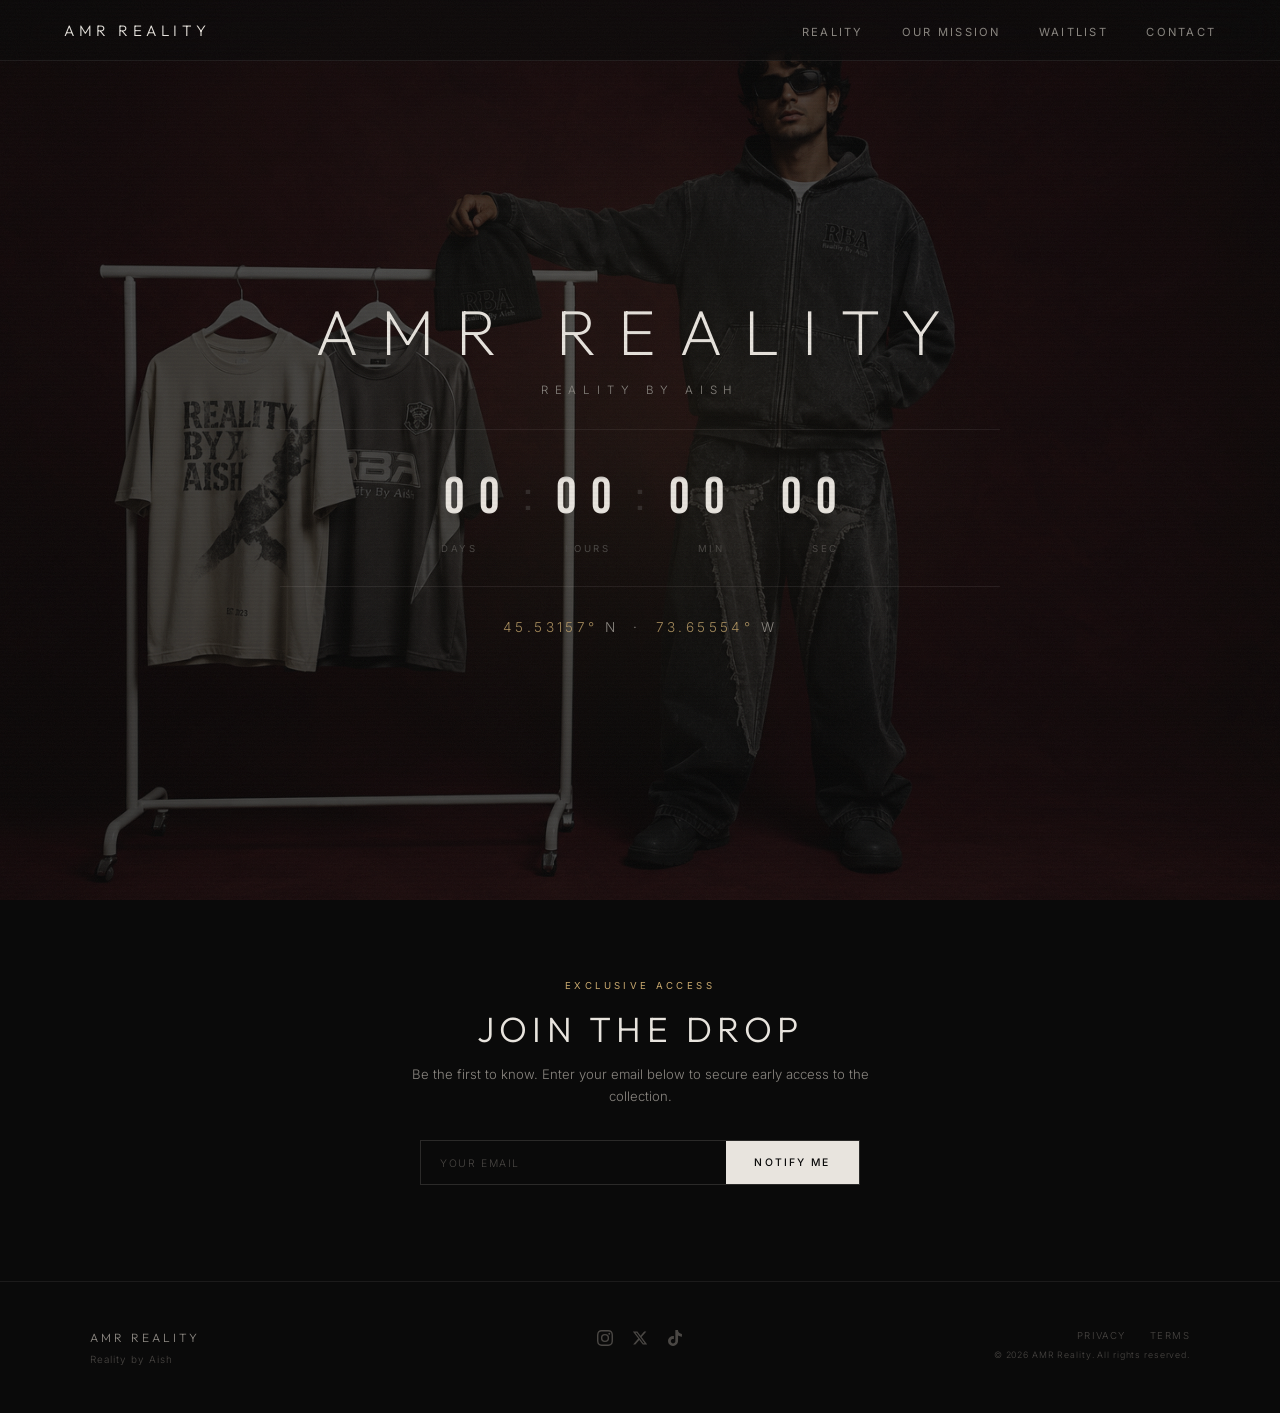
==== index.html @ bfd198e2 "Initial commit - AMR Reality landing page" ====
<!DOCTYPE html>
<html lang="en">
<head>
  <meta charset="UTF-8" />
  <meta name="viewport" content="width=device-width, initial-scale=1.0" />
  <meta name="description" content="AMR Reality — Reality by Aish. Something is coming." />
  <meta name="theme-color" content="#0a0a0a" />
  <meta name="robots" content="noindex, nofollow" />
  <title>AMR REALITY</title>
  <link rel="stylesheet" href="style.css" />
</head>
<body>

  <div class="scanlines" aria-hidden="true"></div>

  <!-- ═══ NAVBAR ═══ -->
  <nav class="navbar" id="navbar">
    <a href="index.html" class="navbar__brand">AMR Reality</a>
    <ul class="navbar__links">
      <li><a href="index.html">Reality</a></li>
      <li><a href="mission.html">Our Mission</a></li>
      <li><a href="#waitlist">Waitlist</a></li>
      <li><a href="#footer">Contact</a></li>
    </ul>
  </nav>

  <!-- ═══ HERO ═══ -->
  <section class="hero" id="hero">
    <div class="hero__inner">

      <header class="brand">
        <h1 class="brand__title">AMR Reality</h1>
        <p class="brand__subtitle">Reality by Aish</p>
      </header>

      <hr class="divider" />

      <section class="countdown-section" aria-label="Launch countdown">
        <div class="countdown" id="countdown">
          <div class="countdown__group">
            <div class="countdown__digits" id="cd-days"></div>
          </div>
          <span class="countdown__sep">:</span>
          <div class="countdown__group">
            <div class="countdown__digits" id="cd-hours"></div>
          </div>
          <span class="countdown__sep">:</span>
          <div class="countdown__group">
            <div class="countdown__digits" id="cd-minutes"></div>
          </div>
          <span class="countdown__sep">:</span>
          <div class="countdown__group">
            <div class="countdown__digits" id="cd-seconds"></div>
          </div>
        </div>
        <div class="countdown__labels">
          <span class="countdown__label">Days</span>
          <span class="countdown__label">Hours</span>
          <span class="countdown__label">Min</span>
          <span class="countdown__label">Sec</span>
        </div>
      </section>

      <hr class="divider" />

      <section class="coordinates">
        <p class="coordinates__text">
          <span class="coord-highlight">45.53157&deg;</span> N &nbsp;&middot;&nbsp;
          <span class="coord-highlight">73.65554&deg;</span> W
        </p>
      </section>

    </div>
  </section>

  <!-- ═══ WAITLIST ═══ -->
  <section class="waitlist" id="waitlist">
    <p class="waitlist__label">Exclusive Access</p>
    <h2 class="waitlist__heading">Join the Drop</h2>
    <p class="waitlist__desc">Be the first to know. Enter your email below to secure early access to the collection.</p>
    <form class="waitlist__form" id="waitlist-form" onsubmit="return false;">
      <input type="email" class="waitlist__input" id="waitlist-email" placeholder="Your email" required autocomplete="email" />
      <button type="submit" class="waitlist__btn" id="waitlist-btn">Notify Me</button>
    </form>
    <p class="waitlist__success" id="waitlist-success">You're on the list.</p>
  </section>

  <!-- ═══ FOOTER ═══ -->
  <footer class="site-footer" id="footer">
    <div class="footer__inner">
      <div class="footer__left">
        <p class="footer__brand">AMR Reality</p>
        <p class="footer__tagline">Reality by Aish</p>
      </div>
      <div class="footer__socials">
        <a href="#" aria-label="Instagram">
          <svg viewBox="0 0 24 24"><path d="M12 2.163c3.204 0 3.584.012 4.85.07 3.252.148 4.771 1.691 4.919 4.919.058 1.265.069 1.645.069 4.849 0 3.205-.012 3.584-.069 4.849-.149 3.225-1.664 4.771-4.919 4.919-1.266.058-1.644.07-4.85.07-3.204 0-3.584-.012-4.849-.07-3.26-.149-4.771-1.699-4.919-4.92-.058-1.265-.07-1.644-.07-4.849 0-3.204.013-3.583.07-4.849.149-3.227 1.664-4.771 4.919-4.919 1.266-.057 1.645-.069 4.849-.069zM12 0C8.741 0 8.333.014 7.053.072 2.695.272.273 2.69.073 7.052.014 8.333 0 8.741 0 12c0 3.259.014 3.668.072 4.948.2 4.358 2.618 6.78 6.98 6.98C8.333 23.986 8.741 24 12 24c3.259 0 3.668-.014 4.948-.072 4.354-.2 6.782-2.618 6.979-6.98.059-1.28.073-1.689.073-4.948 0-3.259-.014-3.667-.072-4.947-.196-4.354-2.617-6.78-6.979-6.98C15.668.014 15.259 0 12 0zm0 5.838a6.162 6.162 0 100 12.324 6.162 6.162 0 000-12.324zM12 16a4 4 0 110-8 4 4 0 010 8zm6.406-11.845a1.44 1.44 0 100 2.881 1.44 1.44 0 000-2.881z"/></svg>
        </a>
        <a href="#" aria-label="X">
          <svg viewBox="0 0 24 24"><path d="M18.244 2.25h3.308l-7.227 8.26 8.502 11.24H16.17l-5.214-6.817L4.99 21.75H1.68l7.73-8.835L1.254 2.25H8.08l4.713 6.231zm-1.161 17.52h1.833L7.084 4.126H5.117z"/></svg>
        </a>
        <a href="#" aria-label="TikTok">
          <svg viewBox="0 0 24 24"><path d="M12.525.02c1.31-.02 2.61-.01 3.91-.02.08 1.53.63 3.09 1.75 4.17 1.12 1.11 2.7 1.62 4.24 1.79v4.03c-1.44-.05-2.89-.35-4.2-.97-.57-.26-1.1-.59-1.62-.93-.01 2.92.01 5.84-.02 8.75-.08 1.4-.54 2.79-1.35 3.94-1.31 1.92-3.58 3.17-5.91 3.21-1.43.08-2.86-.31-4.08-1.03-2.02-1.19-3.44-3.37-3.65-5.71-.02-.5-.03-1-.01-1.49.18-1.9 1.12-3.72 2.58-4.96 1.66-1.44 3.98-2.13 6.15-1.72.02 1.48-.04 2.96-.04 4.44-.99-.32-2.15-.23-3.02.37-.63.41-1.11 1.04-1.36 1.75-.21.51-.15 1.07-.14 1.61.24 1.64 1.82 3.02 3.5 2.87 1.12-.01 2.19-.66 2.77-1.61.19-.33.4-.67.41-1.06.1-1.79.06-3.57.07-5.36.01-4.03-.01-8.05.02-12.07z"/></svg>
        </a>
      </div>
      <div class="footer__right">
        <div class="footer__links">
          <a href="#">Privacy</a>
          <a href="#">Terms</a>
        </div>
        <p class="footer__copy">&copy; 2026 AMR Reality. All rights reserved.</p>
      </div>
    </div>
  </footer>

  <script src="script.js"></script>
</body>
</html>
---- style.css ----
@import url('https://fonts.googleapis.com/css2?family=Bebas+Neue&family=Inter:wght@300;400;500&family=Outfit:wght@200;300;400;500;600&display=swap');

:root {
  --bg: #0a0a0a;
  --bg-card: rgba(255,255,255,0.02);
  --text: #e8e4de;
  --text-sec: #8a8680;
  --text-muted: #4a4744;
  --gold: #c9a96e;
  --gold-dim: rgba(201,169,110,0.15);
  --gold-glow: rgba(201,169,110,0.06);
  --border: rgba(232,228,222,0.08);
  --border-md: rgba(232,228,222,0.15);
  --font-body: 'Outfit', sans-serif;
  --font-num: 'Bebas Neue', sans-serif;
  --font-ui: 'Inter', sans-serif;
  --ease: cubic-bezier(0.16,1,0.3,1);
  --digit-h: clamp(48px, 10vw, 72px);
}

*, *::before, *::after { margin:0; padding:0; box-sizing:border-box; }

html {
  font-size:16px;
  scroll-behavior:smooth;
  -webkit-font-smoothing:antialiased;
}

body {
  background: var(--bg);
  color: var(--text);
  font-family: var(--font-body);
  cursor: crosshair;
  overflow-x: hidden;
}

::selection { background: var(--gold); color: var(--bg); }

/* ── Static Grain ── */
body::before {
  content:'';
  position:fixed; inset:0; z-index:9999;
  pointer-events:none;
  opacity:0.04;
  background-image: url("data:image/svg+xml,%3Csvg viewBox='0 0 256 256' xmlns='http://www.w3.org/2000/svg'%3E%3Cfilter id='n'%3E%3CfeTurbulence type='fractalNoise' baseFrequency='0.85' numOctaves='4' stitchTiles='stitch'/%3E%3C/filter%3E%3Crect width='100%25' height='100%25' filter='url(%23n)'/%3E%3C/svg%3E");
  background-repeat:repeat;
  background-size:200px 200px;
}

/* ── Scanlines ── */
.scanlines {
  position:fixed; inset:0; z-index:9998;
  pointer-events:none;
  background: repeating-linear-gradient(0deg, transparent, transparent 2px, rgba(0,0,0,0.02) 2px, rgba(0,0,0,0.02) 4px);
}

/* ════════════════════════════════
   NAVBAR
   ════════════════════════════════ */
.navbar {
  position:fixed; top:0; left:0; right:0;
  z-index:100;
  display:flex; align-items:center; justify-content:space-between;
  padding: 1.25rem clamp(1.5rem, 5vw, 4rem);
  background: rgba(10,10,10,0.6);
  backdrop-filter: blur(20px);
  -webkit-backdrop-filter: blur(20px);
  border-bottom: 1px solid var(--border);
  opacity:0; animation: fadeIn 1s ease 0.2s forwards;
}

.navbar__brand {
  font-family: var(--font-body);
  font-weight:300;
  font-size: clamp(0.75rem, 2vw, 0.95rem);
  letter-spacing:0.3em;
  text-transform:uppercase;
  color: var(--text);
  text-decoration:none;
}

.navbar__links {
  display:flex; gap: clamp(1.2rem, 3vw, 2.5rem);
  list-style:none;
}

.navbar__links a {
  font-family: var(--font-ui);
  font-weight:400;
  font-size: 0.7rem;
  letter-spacing:0.2em;
  text-transform:uppercase;
  color: var(--text-sec);
  text-decoration:none;
  transition: color 0.3s ease;
  position:relative;
}

.navbar__links a::after {
  content:'';
  position:absolute; bottom:-4px; left:0;
  width:0; height:1px;
  background: var(--gold);
  transition: width 0.4s var(--ease);
}

.navbar__links a:hover { color: var(--text); }
.navbar__links a:hover::after { width:100%; }

/* ════════════════════════════════
   HERO
   ════════════════════════════════ */
.hero {
  min-height:100vh;
  display:flex; align-items:center; justify-content:center;
  position:relative;
  padding: 6rem 2rem 4rem;
  background-size: cover;
  background-position: center center;
  background-repeat: no-repeat;
  background-attachment: fixed;
}

/* Dark overlay for text legibility */
.hero::before {
  content:'';
  position:absolute; inset:0;
  background: rgba(10, 10, 10, 0.72);
  z-index:0;
}

/* Ambient glow */
.hero::after {
  content:'';
  position:absolute; top:50%; left:50%;
  width:700px; height:700px;
  transform:translate(-50%,-50%);
  background:radial-gradient(circle, var(--gold-glow) 0%, transparent 70%);
  pointer-events:none;
  z-index:0;
  animation: ambientPulse 8s ease-in-out infinite;
}

@keyframes ambientPulse {
  0%,100% { opacity:0.5; transform:translate(-50%,-50%) scale(1); }
  50%     { opacity:0.8; transform:translate(-50%,-50%) scale(1.1); }
}

.hero__inner {
  position:relative; z-index:1;
  display:flex; flex-direction:column; align-items:center;
  width:100%; max-width:720px;
}

/* ── Brand ── */
.brand {
  text-align:center;
  opacity:0; transform:translateY(20px);
  animation: fadeSlideUp 1.2s var(--ease) 0.3s forwards;
}

.brand__title {
  font-family: var(--font-body);
  font-weight:200;
  font-size: clamp(2.4rem, 6vw, 4rem);
  letter-spacing:0.35em;
  text-transform:uppercase;
  line-height:1.1;
}

.brand__subtitle {
  font-family: var(--font-ui);
  font-weight:300;
  font-size: clamp(0.6rem, 1.6vw, 0.72rem);
  letter-spacing:0.6em;
  text-transform:uppercase;
  color: var(--text-sec);
  margin-top:1rem;
}

/* ── Dividers ── */
.divider {
  width:100%; height:1px;
  background: var(--border);
  border:none;
  margin: 2rem 0;
}

/* ── Countdown ── */
.countdown-section {
  width:100%;
  text-align:center;
  opacity:0; transform:translateY(20px);
  animation: fadeSlideUp 1.2s var(--ease) 0.7s forwards;
}

.countdown {
  display:flex; justify-content:center; align-items:center;
  gap: clamp(0.4rem, 1.5vw, 0.8rem);
}

.countdown__group {
  display:flex; align-items:center;
}

.countdown__sep {
  font-family: var(--font-num);
  font-size: clamp(1.6rem, 4.5vw, 2.6rem);
  color: var(--text-muted);
  line-height:1;
  padding: 0 clamp(0.1rem, 0.5vw, 0.3rem);
  opacity:0.5;
  user-select:none;
}

.countdown__digits {
  display:flex; gap:1px;
}

/* Scrolling lock digit */
.digit-slot {
  height: var(--digit-h);
  overflow:hidden;
  position:relative;
  -webkit-mask-image: linear-gradient(
    to bottom,
    transparent 0%,
    rgba(0,0,0,1) 25%,
    rgba(0,0,0,1) 75%,
    transparent 100%
  );
  mask-image: linear-gradient(
    to bottom,
    transparent 0%,
    rgba(0,0,0,1) 25%,
    rgba(0,0,0,1) 75%,
    transparent 100%
  );
}

.digit-strip {
  display:flex; flex-direction:column;
  transition: transform 0.9s cubic-bezier(0.22, 0.68, 0, 1);
  will-change: transform;
}

.digit-strip span {
  height: var(--digit-h);
  display:flex; align-items:center; justify-content:center;
  font-family: var(--font-num);
  font-size: clamp(2rem, 5.5vw, 3.2rem);
  color: var(--text);
  line-height:1;
  min-width: clamp(22px, 4.5vw, 34px);
}

.countdown__labels {
  display:flex; justify-content:center;
  gap: clamp(2.5rem, 8vw, 5.5rem);
  margin-top: 0.6rem;
}

.countdown__label {
  font-family: var(--font-ui);
  font-weight:400;
  font-size: clamp(0.5rem, 1.1vw, 0.6rem);
  letter-spacing:0.25em;
  text-transform:uppercase;
  color: var(--text-muted);
}

/* ── Coordinates ── */
.coordinates {
  text-align:center;
  opacity:0; transform:translateY(20px);
  animation: fadeSlideUp 1.2s var(--ease) 1.1s forwards;
}

.coordinates__text {
  font-family: var(--font-ui);
  font-weight:300;
  font-size: clamp(0.7rem, 1.8vw, 0.85rem);
  letter-spacing:0.25em;
  color: var(--text-sec);
  animation: coordFlicker 5s ease-in-out infinite;
}

.coord-highlight { color: var(--gold); opacity:0.8; }

@keyframes coordFlicker {
  0%,100% { opacity:0.75; }
  5%  { opacity:0.45; }
  10% { opacity:0.85; }
  50% { opacity:0.7; }
  85% { opacity:0.5; }
  90% { opacity:0.9; }
}

/* ════════════════════════════════
   WAITLIST
   ════════════════════════════════ */
.waitlist {
  width:100%; max-width:720px;
  margin: 0 auto;
  padding: 5rem 2rem 6rem;
  text-align:center;
  opacity:0; transform:translateY(30px);
  animation: fadeSlideUp 1.2s var(--ease) 1.5s forwards;
}

.waitlist__label {
  font-family: var(--font-ui);
  font-weight:400;
  font-size:0.6rem;
  letter-spacing:0.35em;
  text-transform:uppercase;
  color: var(--gold);
  margin-bottom:1rem;
}

.waitlist__heading {
  font-family: var(--font-body);
  font-weight:300;
  font-size: clamp(1.4rem, 4vw, 2.2rem);
  letter-spacing:0.15em;
  text-transform:uppercase;
  margin-bottom:0.75rem;
}

.waitlist__desc {
  font-family: var(--font-ui);
  font-weight:300;
  font-size: clamp(0.72rem, 1.6vw, 0.82rem);
  color: var(--text-sec);
  line-height:1.7;
  margin-bottom: 2rem;
  max-width:460px;
  margin-left:auto; margin-right:auto;
}

.waitlist__form {
  display:flex;
  gap:0;
  max-width:440px;
  margin:0 auto;
  border:1px solid var(--border-md);
  transition: border-color 0.4s ease;
}

.waitlist__form:focus-within {
  border-color: var(--gold-dim);
}

.waitlist__input {
  flex:1;
  background:transparent;
  border:none;
  padding: 0.9rem 1.2rem;
  font-family: var(--font-ui);
  font-weight:300;
  font-size:0.75rem;
  letter-spacing:0.1em;
  color: var(--text);
  outline:none;
}

.waitlist__input::placeholder {
  color: var(--text-muted);
  letter-spacing:0.15em;
  text-transform:uppercase;
  font-size:0.65rem;
}

.waitlist__btn {
  background: var(--text);
  color: var(--bg);
  border:none;
  padding: 0.9rem 1.8rem;
  font-family: var(--font-ui);
  font-weight:500;
  font-size:0.65rem;
  letter-spacing:0.2em;
  text-transform:uppercase;
  cursor:pointer;
  transition: background 0.3s ease, color 0.3s ease;
}

.waitlist__btn:hover {
  background: var(--gold);
  color: var(--bg);
}

.waitlist__success {
  display:none;
  font-family: var(--font-ui);
  font-weight:300;
  font-size:0.75rem;
  color: var(--gold);
  letter-spacing:0.15em;
  margin-top:1rem;
}

.waitlist__success.visible { display:block; }

/* ════════════════════════════════
   FOOTER
   ════════════════════════════════ */
.site-footer {
  border-top:1px solid var(--border);
  padding: 3rem clamp(1.5rem, 5vw, 4rem);
}

.footer__inner {
  max-width:1100px;
  margin:0 auto;
  display:grid;
  grid-template-columns: 1fr auto 1fr;
  align-items:start;
  gap:2rem;
}

.footer__brand {
  font-family: var(--font-body);
  font-weight:300;
  font-size:0.75rem;
  letter-spacing:0.25em;
  text-transform:uppercase;
  color: var(--text-sec);
  margin-bottom:0.5rem;
}

.footer__tagline {
  font-family: var(--font-ui);
  font-weight:300;
  font-size:0.62rem;
  color: var(--text-muted);
  letter-spacing:0.1em;
}

.footer__socials {
  display:flex; gap:1.2rem;
  justify-content:center;
}

.footer__socials a {
  color: var(--text-muted);
  transition: color 0.3s ease, transform 0.3s ease;
  display:flex;
}

.footer__socials a:hover {
  color: var(--gold);
  transform: translateY(-2px);
}

.footer__socials svg {
  width:16px; height:16px;
  fill:currentColor;
}

.footer__right {
  text-align:right;
}

.footer__links {
  display:flex; gap:1.5rem;
  justify-content:flex-end;
  margin-bottom:0.5rem;
}

.footer__links a {
  font-family: var(--font-ui);
  font-weight:300;
  font-size:0.6rem;
  letter-spacing:0.15em;
  text-transform:uppercase;
  color: var(--text-muted);
  text-decoration:none;
  transition: color 0.3s ease;
}

.footer__links a:hover { color: var(--text-sec); }

.footer__copy {
  font-family: var(--font-ui);
  font-weight:300;
  font-size:0.55rem;
  color: var(--text-muted);
  letter-spacing:0.1em;
}

/* ════════════════════════════════
   MISSION PAGE
   ════════════════════════════════ */

.navbar__active {
  color: var(--text) !important;
}
.navbar__active::after {
  width:100% !important;
}

.mission-hero {
  min-height: 50vh;
  display:flex; align-items:center; justify-content:center;
  padding: 8rem 2rem 3rem;
  position:relative;
  text-align:center;
  opacity:0; animation: fadeSlideUp 1.2s var(--ease) 0.3s forwards;
}

.mission-hero__label {
  font-family: var(--font-ui);
  font-weight:400;
  font-size:0.6rem;
  letter-spacing:0.4em;
  text-transform:uppercase;
  color: var(--gold);
  margin-bottom:1.2rem;
}

.mission-hero__title {
  font-family: var(--font-body);
  font-weight:200;
  font-size: clamp(2rem, 5vw, 3.5rem);
  letter-spacing:0.3em;
  text-transform:uppercase;
  line-height:1.1;
}

.mission-hero__line {
  width:40px;
  height:1px;
  background: var(--gold);
  margin: 2rem auto 0;
  opacity:0.4;
}

.mission-content {
  max-width:780px;
  margin:0 auto;
  padding: 0 2rem 4rem;
}

.mission-block {
  display:flex;
  gap: clamp(1.5rem, 4vw, 3rem);
  padding: 2.5rem 0;
  opacity:0; transform:translateY(20px);
  animation: fadeSlideUp 1s var(--ease) forwards;
}

.mission-block:nth-child(1) { animation-delay: 0.5s; }
.mission-block:nth-child(3) { animation-delay: 0.7s; }
.mission-block:nth-child(5) { animation-delay: 0.9s; }
.mission-block:nth-child(7) { animation-delay: 1.1s; }
.mission-block:nth-child(9) { animation-delay: 1.3s; }

.mission-block__number {
  font-family: var(--font-num);
  font-size: clamp(1.8rem, 4vw, 2.8rem);
  color: var(--gold);
  opacity:0.3;
  line-height:1;
  flex-shrink:0;
  min-width: 50px;
}

.mission-block__heading {
  font-family: var(--font-body);
  font-weight:400;
  font-size: clamp(0.95rem, 2.2vw, 1.2rem);
  letter-spacing:0.12em;
  text-transform:uppercase;
  margin-bottom:0.8rem;
}

.mission-block__text {
  font-family: var(--font-ui);
  font-weight:300;
  font-size: clamp(0.78rem, 1.5vw, 0.88rem);
  color: var(--text-sec);
  line-height:1.85;
  letter-spacing:0.02em;
}

.mission-cta {
  text-align:center;
  padding: 3rem 2rem 5rem;
  opacity:0; animation: fadeSlideUp 1s var(--ease) 1.3s forwards;
}

.mission-cta__text {
  font-family: var(--font-ui);
  font-weight:300;
  font-size: clamp(0.72rem, 1.5vw, 0.85rem);
  color: var(--text-sec);
  letter-spacing:0.15em;
  margin-bottom:1.5rem;
}

.mission-cta__btn {
  display:inline-block;
  padding: 0.85rem 2.5rem;
  border:1px solid var(--border-md);
  font-family: var(--font-ui);
  font-weight:400;
  font-size:0.65rem;
  letter-spacing:0.25em;
  text-transform:uppercase;
  color: var(--text);
  text-decoration:none;
  transition: border-color 0.4s ease, background 0.4s ease, color 0.4s ease;
}

.mission-cta__btn:hover {
  border-color: var(--gold);
  background: var(--gold);
  color: var(--bg);
}

/* ── Animations ── */
@keyframes fadeSlideUp {
  from { opacity:0; transform:translateY(20px); }
  to   { opacity:1; transform:translateY(0); }
}

@keyframes fadeIn {
  from { opacity:0; }
  to   { opacity:1; }
}

/* ── Responsive ── */
@media (max-width:600px) {
  .navbar__links { gap:1rem; }
  .countdown { gap:0.3rem; }
  .countdown__sep { padding: 0; }
  .waitlist__form { flex-direction:column; }
  .waitlist__btn { padding:0.9rem; }
  .footer__inner {
    grid-template-columns:1fr;
    text-align:center;
    gap:1.5rem;
  }
  .footer__links { justify-content:center; }
  .footer__right { text-align:center; }
  .mission-block { flex-direction:column; gap:0.8rem; }
  .mission-block__number { min-width:auto; }
}
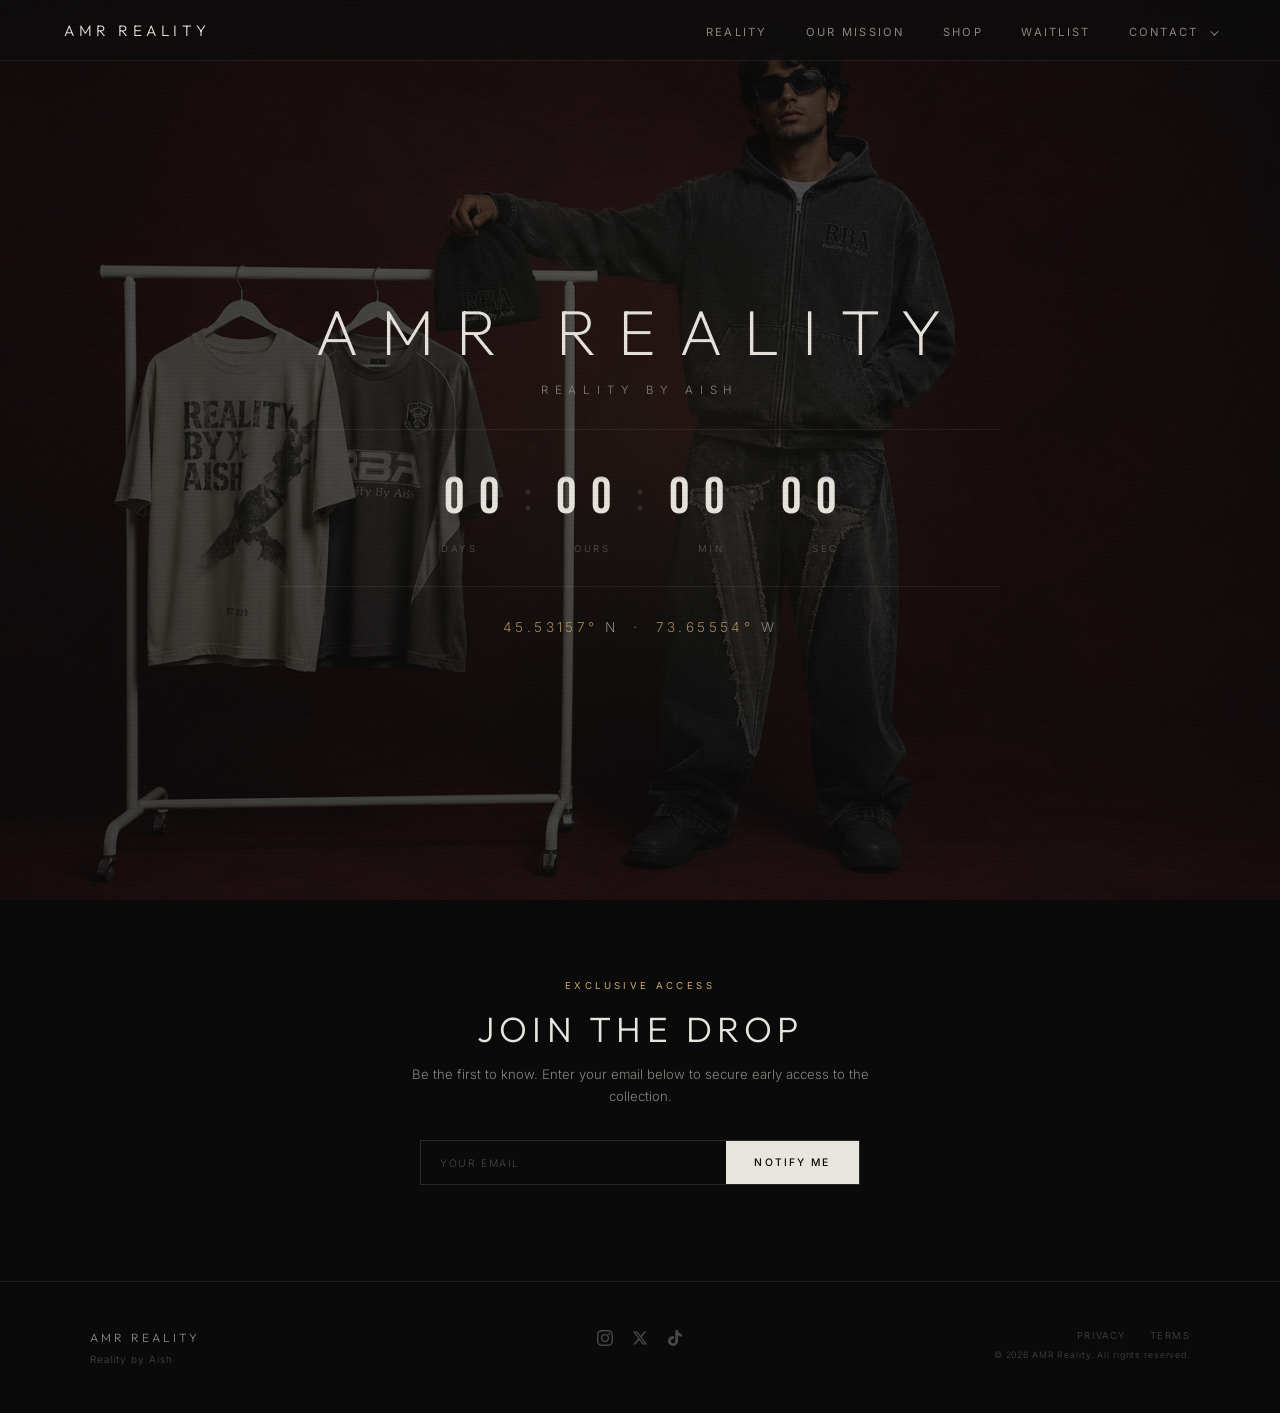
==== commit 2d927827: "v1.2.0 — Shop page, mobile bottom nav, contact dropdown, modeling page" ====
--- a/index.html
+++ b/index.html
@@ -3,10 +3,52 @@
 <head>
   <meta charset="UTF-8" />
   <meta name="viewport" content="width=device-width, initial-scale=1.0" />
-  <meta name="description" content="AMR Reality — Reality by Aish. Something is coming." />
+
+  <!-- SEO -->
+  <title>AMR Reality — Reality by Aish | Coming Soon</title>
+  <meta name="description" content="AMR Reality is a premium fashion label by Aish. Rooted in Montreal, designed for everywhere. Join the waitlist for exclusive early access to the first drop." />
+  <meta name="keywords" content="AMR Reality, Reality by Aish, RBA, streetwear, fashion, Montreal, premium clothing, limited drop" />
+  <meta name="author" content="AMR Reality" />
+  <meta name="robots" content="index, follow" />
+  <link rel="canonical" href="https://amrreality.com/" />
+
+  <!-- Open Graph -->
+  <meta property="og:type" content="website" />
+  <meta property="og:title" content="AMR Reality — Reality by Aish" />
+  <meta property="og:description" content="Premium fashion rooted in Montreal. Join the waitlist for exclusive early access to the first drop." />
+  <meta property="og:url" content="https://amrreality.com/" />
+  <meta property="og:site_name" content="AMR Reality" />
+  <meta property="og:image" content="https://amrreality.com/bg.png" />
+  <meta property="og:image:width" content="1200" />
+  <meta property="og:image:height" content="630" />
+
+  <!-- Twitter Card -->
+  <meta name="twitter:card" content="summary_large_image" />
+  <meta name="twitter:title" content="AMR Reality — Reality by Aish" />
+  <meta name="twitter:description" content="Premium fashion rooted in Montreal. Join the waitlist." />
+  <meta name="twitter:image" content="https://amrreality.com/bg.png" />
+
+  <!-- Favicon -->
+  <link rel="icon" type="image/png" href="favicon.png" />
+  <link rel="apple-touch-icon" href="favicon.png" />
+
+  <!-- Theme -->
   <meta name="theme-color" content="#0a0a0a" />
-  <meta name="robots" content="noindex, nofollow" />
-  <title>AMR REALITY</title>
+
+  <!-- Structured Data -->
+  <script type="application/ld+json">
+  {
+    "@context": "https://schema.org",
+    "@type": "Organization",
+    "name": "AMR Reality",
+    "alternateName": "Reality by Aish",
+    "url": "https://amrreality.com",
+    "logo": "https://amrreality.com/favicon.png",
+    "description": "Premium fashion label rooted in Montreal. Streetwear meets structure.",
+    "sameAs": []
+  }
+  </script>
+
   <link rel="stylesheet" href="style.css" />
 </head>
 <body>
@@ -16,11 +58,23 @@
   <!-- ═══ NAVBAR ═══ -->
   <nav class="navbar" id="navbar">
     <a href="index.html" class="navbar__brand">AMR Reality</a>
-    <ul class="navbar__links">
+    <button class="navbar__hamburger" id="nav-toggle" aria-label="Toggle navigation">
+      <span></span><span></span><span></span>
+    </button>
+    <ul class="navbar__links" id="nav-menu">
       <li><a href="index.html">Reality</a></li>
       <li><a href="mission.html">Our Mission</a></li>
+      <li><a href="shop.html">Shop</a></li>
       <li><a href="#waitlist">Waitlist</a></li>
-      <li><a href="#footer">Contact</a></li>
+      <li class="navbar__dropdown" id="contact-dropdown">
+        <button class="navbar__dropdown-toggle" aria-expanded="false">
+          Contact <span class="navbar__dropdown-icon"></span>
+        </button>
+        <div class="navbar__dropdown-menu">
+          <a href="#footer">Contact Us</a>
+          <a href="modeling.html">Model With Us</a>
+        </div>
+      </li>
     </ul>
   </nav>
 
@@ -105,8 +159,8 @@
       </div>
       <div class="footer__right">
         <div class="footer__links">
-          <a href="#">Privacy</a>
-          <a href="#">Terms</a>
+          <a href="privacy.html">Privacy</a>
+          <a href="terms.html">Terms</a>
         </div>
         <p class="footer__copy">&copy; 2026 AMR Reality. All rights reserved.</p>
       </div>
--- a/style.css
+++ b/style.css
@@ -584,6 +584,15 @@
   letter-spacing:0.02em;
 }
 
+.mission-block__emphasis {
+  font-family: var(--font-body);
+  font-weight:300;
+  font-size: clamp(0.85rem, 1.6vw, 0.95rem);
+  color: var(--text);
+  letter-spacing:0.15em;
+  margin-top:0.8rem;
+}
+
 .mission-cta {
   text-align:center;
   padding: 3rem 2rem 5rem;
@@ -619,6 +628,435 @@
   color: var(--bg);
 }
 
+/* ════════════════════════════════
+   LEGAL PAGES (Privacy / Terms)
+   ════════════════════════════════ */
+.legal {
+  padding: 8rem 2rem 4rem;
+  opacity:0; animation: fadeSlideUp 1s var(--ease) 0.3s forwards;
+}
+
+.legal__inner {
+  max-width:720px;
+  margin:0 auto;
+}
+
+.legal__label {
+  font-family: var(--font-ui);
+  font-weight:400;
+  font-size:0.6rem;
+  letter-spacing:0.4em;
+  text-transform:uppercase;
+  color: var(--gold);
+  margin-bottom:1rem;
+}
+
+.legal__title {
+  font-family: var(--font-body);
+  font-weight:200;
+  font-size: clamp(1.8rem, 4vw, 2.8rem);
+  letter-spacing:0.25em;
+  text-transform:uppercase;
+  margin-bottom:0.5rem;
+}
+
+.legal__updated {
+  font-family: var(--font-ui);
+  font-weight:300;
+  font-size:0.65rem;
+  color: var(--text-muted);
+  letter-spacing:0.1em;
+  margin-bottom:3rem;
+}
+
+.legal__body h2 {
+  font-family: var(--font-body);
+  font-weight:400;
+  font-size:0.95rem;
+  letter-spacing:0.1em;
+  text-transform:uppercase;
+  margin-top:2.5rem;
+  margin-bottom:0.8rem;
+}
+
+.legal__body h3 {
+  font-family: var(--font-ui);
+  font-weight:500;
+  font-size:0.8rem;
+  letter-spacing:0.08em;
+  color: var(--text-sec);
+  margin-top:1.5rem;
+  margin-bottom:0.5rem;
+}
+
+.legal__body p {
+  font-family: var(--font-ui);
+  font-weight:300;
+  font-size:0.82rem;
+  color: var(--text-sec);
+  line-height:1.8;
+  letter-spacing:0.02em;
+  margin-bottom:1rem;
+}
+
+.legal__body ul {
+  list-style:none;
+  padding:0;
+  margin: 0.5rem 0 1.2rem;
+}
+
+.legal__body li {
+  font-family: var(--font-ui);
+  font-weight:300;
+  font-size:0.8rem;
+  color: var(--text-sec);
+  line-height:1.8;
+  padding-left:1.2rem;
+  position:relative;
+}
+
+.legal__body li::before {
+  content:'';
+  position:absolute;
+  left:0; top:0.65em;
+  width:4px; height:4px;
+  border-radius:50%;
+  background: var(--gold);
+  opacity:0.5;
+}
+
+/* ════════════════════════════════
+   MODELING PAGE
+   ════════════════════════════════ */
+.model-section {
+  padding: 0 2rem 5rem;
+  opacity:0; animation: fadeSlideUp 1s var(--ease) 0.5s forwards;
+}
+
+.model-section__inner {
+  max-width:680px;
+  margin:0 auto;
+}
+
+.model-section__intro {
+  font-family: var(--font-ui);
+  font-weight:300;
+  font-size: clamp(0.78rem, 1.5vw, 0.88rem);
+  color: var(--text-sec);
+  line-height:1.85;
+  text-align:center;
+  margin-bottom:3rem;
+}
+
+.model-form__row {
+  display:grid;
+  grid-template-columns: 1fr 1fr;
+  gap: 1.2rem;
+  margin-bottom: 1.2rem;
+}
+
+.model-form__row--full {
+  grid-template-columns: 1fr;
+}
+
+.model-form__label {
+  display:block;
+  font-family: var(--font-ui);
+  font-weight:400;
+  font-size:0.55rem;
+  letter-spacing:0.2em;
+  text-transform:uppercase;
+  color: var(--text-muted);
+  margin-bottom:0.5rem;
+}
+
+.model-form__input {
+  width:100%;
+  padding: 0.85rem 1rem;
+  background: rgba(255,255,255,0.03);
+  border: 1px solid var(--border);
+  color: var(--text);
+  font-family: var(--font-ui);
+  font-weight:300;
+  font-size:0.8rem;
+  letter-spacing:0.04em;
+  transition: border-color 0.3s ease, background 0.3s ease;
+  outline:none;
+}
+
+.model-form__input::placeholder {
+  color: var(--text-muted);
+  opacity:0.5;
+}
+
+.model-form__input:focus {
+  border-color: var(--gold);
+  background: rgba(255,255,255,0.05);
+}
+
+.model-form__select {
+  appearance:none;
+  -webkit-appearance:none;
+  cursor:pointer;
+  background-image: url("data:image/svg+xml,%3Csvg xmlns='http://www.w3.org/2000/svg' width='10' height='6'%3E%3Cpath d='M0 0l5 6 5-6z' fill='%23666'/%3E%3C/svg%3E");
+  background-repeat: no-repeat;
+  background-position: right 1rem center;
+  padding-right: 2.5rem;
+}
+
+.model-form__select option {
+  background: #111;
+  color: var(--text);
+}
+
+.model-form__textarea {
+  resize:vertical;
+  min-height:100px;
+  line-height:1.7;
+}
+
+.model-form__submit {
+  display:block;
+  width:100%;
+  margin-top:1.5rem;
+  padding: 1rem;
+  background: transparent;
+  border: 1px solid var(--border-md);
+  color: var(--text);
+  font-family: var(--font-ui);
+  font-weight:400;
+  font-size:0.65rem;
+  letter-spacing:0.25em;
+  text-transform:uppercase;
+  cursor:pointer;
+  transition: border-color 0.4s ease, background 0.4s ease, color 0.4s ease;
+}
+
+.model-form__submit:hover {
+  border-color: var(--gold);
+  background: var(--gold);
+  color: var(--bg);
+}
+
+.model-success {
+  display:none;
+  text-align:center;
+  padding: 3rem 0;
+}
+
+.model-success.visible { display:block; }
+
+.model-success__title {
+  font-family: var(--font-body);
+  font-weight:300;
+  font-size: clamp(1.2rem, 3vw, 1.6rem);
+  letter-spacing:0.2em;
+  text-transform:uppercase;
+  margin-bottom:1rem;
+}
+
+.model-success__text {
+  font-family: var(--font-ui);
+  font-weight:300;
+  font-size:0.8rem;
+  color: var(--text-sec);
+  letter-spacing:0.05em;
+}
+
+/* ════════════════════════════════
+   SHOP PAGE
+   ════════════════════════════════ */
+.shop-hero {
+  padding: 7rem 2rem 2rem;
+  text-align:center;
+  opacity:0; animation: fadeSlideUp 1s var(--ease) 0.3s forwards;
+}
+
+.shop-hero__label {
+  font-family: var(--font-ui);
+  font-weight:400;
+  font-size:0.6rem;
+  letter-spacing:0.4em;
+  text-transform:uppercase;
+  color: var(--gold);
+  margin-bottom:1rem;
+}
+
+.shop-hero__title {
+  font-family: var(--font-body);
+  font-weight:200;
+  font-size: clamp(2rem, 5vw, 3.5rem);
+  letter-spacing:0.3em;
+  text-transform:uppercase;
+}
+
+.shop-hero__line {
+  width:40px; height:1px;
+  background: var(--gold);
+  margin:1.5rem auto 0;
+  opacity:0.4;
+}
+
+/* Filter Bar */
+.shop-filter {
+  display:flex;
+  justify-content:center;
+  gap:0.5rem;
+  padding: 2rem 2rem 1.5rem;
+  flex-wrap:wrap;
+  opacity:0; animation: fadeSlideUp 0.8s var(--ease) 0.5s forwards;
+}
+
+.shop-filter__btn {
+  background:transparent;
+  border:1px solid var(--border);
+  color: var(--text-sec);
+  font-family: var(--font-ui);
+  font-weight:400;
+  font-size:0.55rem;
+  letter-spacing:0.2em;
+  text-transform:uppercase;
+  padding: 0.5rem 1.2rem;
+  cursor:pointer;
+  transition: border-color 0.3s ease, color 0.3s ease, background 0.3s ease;
+}
+
+.shop-filter__btn:hover {
+  border-color: var(--text-sec);
+  color: var(--text);
+}
+
+.shop-filter__btn.active {
+  border-color: var(--gold);
+  color: var(--text);
+  background: rgba(196,164,106,0.08);
+}
+
+/* Product Grid */
+.shop-grid {
+  display:grid;
+  grid-template-columns: repeat(2, 1fr);
+  gap:1px;
+  max-width:1200px;
+  margin:0 auto;
+  padding: 0 0 4rem;
+  opacity:0; animation: fadeSlideUp 0.8s var(--ease) 0.6s forwards;
+}
+
+.product-card {
+  position:relative;
+  background: var(--bg);
+  border: 1px solid var(--border);
+  overflow:hidden;
+  cursor:pointer;
+  transition: border-color 0.3s ease;
+}
+
+.product-card:hover {
+  border-color: var(--border-md);
+}
+
+.product-card__img {
+  position:relative;
+  overflow:hidden;
+  aspect-ratio: 1 / 1.15;
+}
+
+.product-card__img img {
+  width:100%; height:100%;
+  object-fit:cover;
+  display:block;
+  transition: transform 0.6s var(--ease);
+}
+
+.product-card:hover .product-card__img img {
+  transform: scale(1.04);
+}
+
+.product-card__badge {
+  position:absolute;
+  top:12px; left:12px;
+  font-family: var(--font-ui);
+  font-weight:500;
+  font-size:0.5rem;
+  letter-spacing:0.15em;
+  text-transform:uppercase;
+  color: var(--bg);
+  background: var(--text);
+  padding: 0.25rem 0.6rem;
+}
+
+.product-card__info {
+  padding: 1rem 1rem 1.2rem;
+  display:flex;
+  justify-content:space-between;
+  align-items:baseline;
+  border-top: 1px solid var(--border);
+}
+
+.product-card__name {
+  font-family: var(--font-ui);
+  font-weight:400;
+  font-size:0.7rem;
+  letter-spacing:0.1em;
+  text-transform:uppercase;
+  color: var(--text);
+}
+
+.product-card__price {
+  font-family: var(--font-num);
+  font-size:0.85rem;
+  color: var(--text-sec);
+  letter-spacing:0.05em;
+}
+
+/* ════════════════════════════════
+   MOBILE BOTTOM NAV
+   ════════════════════════════════ */
+.mobile-nav {
+  display:none;
+  position:fixed;
+  bottom:0; left:0; right:0;
+  z-index:200;
+  background: rgba(10,10,10,0.97);
+  backdrop-filter: blur(20px);
+  -webkit-backdrop-filter: blur(20px);
+  border-top: 1px solid var(--border);
+  padding: 0.5rem 0 calc(0.5rem + env(safe-area-inset-bottom));
+  justify-content:space-around;
+  align-items:center;
+}
+
+.mobile-nav__item {
+  display:flex;
+  flex-direction:column;
+  align-items:center;
+  gap:0.25rem;
+  text-decoration:none;
+  color: var(--text-muted);
+  background:none;
+  border:none;
+  cursor:pointer;
+  padding:0.3rem 0;
+  transition: color 0.3s ease;
+  font-family: var(--font-ui);
+}
+
+.mobile-nav__item svg {
+  width:22px; height:22px;
+}
+
+.mobile-nav__item span {
+  font-size:0.5rem;
+  letter-spacing:0.1em;
+  text-transform:uppercase;
+}
+
+.mobile-nav__item:hover,
+.mobile-nav__active {
+  color: var(--text);
+}
+
 /* ── Animations ── */
 @keyframes fadeSlideUp {
   from { opacity:0; transform:translateY(20px); }
@@ -630,13 +1068,194 @@
   to   { opacity:1; }
 }
 
+/* ── Navbar Dropdown ── */
+.navbar__dropdown {
+  position:relative;
+}
+
+.navbar__dropdown-toggle {
+  font-family: var(--font-ui);
+  font-weight:400;
+  font-size: 0.7rem;
+  letter-spacing:0.2em;
+  text-transform:uppercase;
+  color: var(--text-sec);
+  text-decoration:none;
+  transition: color 0.3s ease;
+  cursor:pointer;
+  background:none; border:none;
+  padding:0;
+  position:relative;
+}
+
+.navbar__dropdown-toggle::after {
+  content:'';
+  position:absolute; bottom:-4px; left:0;
+  width:0; height:1px;
+  background: var(--gold);
+  transition: width 0.4s var(--ease);
+}
+
+.navbar__dropdown-toggle:hover { color: var(--text); }
+.navbar__dropdown-toggle:hover::after { width:100%; }
+
+.navbar__dropdown-icon {
+  display:inline-block;
+  width:6px; height:6px;
+  border-right:1px solid currentColor;
+  border-bottom:1px solid currentColor;
+  transform: rotate(45deg) translateY(-2px);
+  margin-left:0.4rem;
+  transition: transform 0.3s ease;
+}
+
+.navbar__dropdown.open .navbar__dropdown-icon {
+  transform: rotate(-135deg) translateY(-2px);
+}
+
+.navbar__dropdown-menu {
+  position:absolute;
+  top: calc(100% + 12px);
+  right:0;
+  min-width:160px;
+  background: rgba(10,10,10,0.92);
+  backdrop-filter: blur(20px);
+  -webkit-backdrop-filter: blur(20px);
+  border: 1px solid var(--border-md);
+  padding: 0.5rem 0;
+  opacity:0;
+  visibility:hidden;
+  transform: translateY(-8px);
+  transition: opacity 0.3s ease, transform 0.3s ease, visibility 0.3s ease;
+}
+
+.navbar__dropdown.open .navbar__dropdown-menu {
+  opacity:1;
+  visibility:visible;
+  transform: translateY(0);
+}
+
+.navbar__dropdown-menu a {
+  display:block;
+  padding: 0.6rem 1.2rem;
+  font-family: var(--font-ui);
+  font-weight:400;
+  font-size:0.6rem;
+  letter-spacing:0.2em;
+  text-transform:uppercase;
+  color: var(--text-sec);
+  text-decoration:none;
+  transition: color 0.3s ease, background 0.3s ease;
+}
+
+.navbar__dropdown-menu a:hover {
+  color: var(--text);
+  background: rgba(255,255,255,0.04);
+}
+
+/* ── Hamburger (mobile) ── */
+.navbar__hamburger {
+  display:none;
+  background:none; border:none;
+  cursor:pointer;
+  padding:0.25rem;
+  z-index:101;
+}
+
+.navbar__hamburger span {
+  display:block;
+  width:20px; height:1px;
+  background: var(--text);
+  margin: 5px 0;
+  transition: transform 0.3s ease, opacity 0.3s ease;
+}
+
 /* ── Responsive ── */
-@media (max-width:600px) {
-  .navbar__links { gap:1rem; }
+@media (max-width:768px) {
+  /* Hamburger visible */
+  .navbar__hamburger { display:block; }
+
+  .navbar__links {
+    position:fixed; top:0; right:-100%;
+    width:260px; height:100vh;
+    flex-direction:column;
+    background: rgba(10,10,10,0.96);
+    backdrop-filter: blur(30px);
+    -webkit-backdrop-filter: blur(30px);
+    padding: 5rem 2rem 2rem;
+    gap:0;
+    transition: right 0.4s var(--ease);
+    border-left: 1px solid var(--border);
+    z-index:100;
+  }
+
+  .navbar__links.open { right:0; }
+
+  .navbar__links li {
+    border-bottom: 1px solid var(--border);
+  }
+
+  .navbar__links a,
+  .navbar__dropdown-toggle {
+    display:block;
+    padding: 1rem 0;
+    font-size: 0.75rem;
+  }
+
+  .navbar__hamburger.open span:nth-child(1) {
+    transform: rotate(45deg) translate(4px, 4px);
+  }
+  .navbar__hamburger.open span:nth-child(2) { opacity:0; }
+  .navbar__hamburger.open span:nth-child(3) {
+    transform: rotate(-45deg) translate(4px, -4px);
+  }
+
+  /* Dropdown inline on mobile */
+  .navbar__dropdown-menu {
+    position:static;
+    background: transparent;
+    backdrop-filter:none;
+    border:none;
+    padding: 0 0 0 1rem;
+    opacity:1; visibility:visible;
+    transform:none;
+    display:none;
+  }
+
+  .navbar__dropdown.open .navbar__dropdown-menu {
+    display:block;
+  }
+
+  .navbar__dropdown-menu a {
+    padding: 0.6rem 0;
+    border-bottom:none;
+  }
+
+  /* Hero background fix for mobile (iOS doesn't support fixed bg) */
+  .hero {
+    background-attachment: scroll;
+    padding: 7rem 1.5rem 3rem;
+  }
+
+  .hero::after {
+    width:400px; height:400px;
+  }
+
+  /* Brand */
+  .brand__title { font-size: clamp(1.5rem, 8vw, 2.5rem); }
+  .brand__subtitle { font-size:0.55rem; }
+
+  /* Countdown */
   .countdown { gap:0.3rem; }
-  .countdown__sep { padding: 0; }
+  .countdown__sep { padding:0; font-size: clamp(1rem, 5vw, 1.5rem); }
+  .digit-slot { height:40px; }
+  .countdown__label { font-size:0.4rem; }
+
+  /* Waitlist */
   .waitlist__form { flex-direction:column; }
   .waitlist__btn { padding:0.9rem; }
+
+  /* Footer */
   .footer__inner {
     grid-template-columns:1fr;
     text-align:center;
@@ -644,6 +1263,60 @@
   }
   .footer__links { justify-content:center; }
   .footer__right { text-align:center; }
+
+  /* Mission */
   .mission-block { flex-direction:column; gap:0.8rem; }
   .mission-block__number { min-width:auto; }
-}
+  .mission-hero { padding: 7rem 1.5rem 2rem; }
+  .mission-hero__title { font-size: clamp(1.5rem, 7vw, 2.5rem); }
+
+  /* Legal */
+  .legal { padding: 7rem 1.5rem 3rem; }
+
+  /* Modeling form */
+  .model-form__row { grid-template-columns:1fr; }
+  .model-section { padding: 0 1.5rem 3rem; }
+
+  /* Mobile bottom nav */
+  .mobile-nav { display:flex; }
+  .site-footer { margin-bottom:60px; }
+
+  /* Shop adjustments */
+  .shop-grid { gap:0; }
+  .product-card__name { font-size:0.55rem; }
+  .product-card__price { font-size:0.7rem; }
+  .product-card__info { padding: 0.7rem 0.6rem 0.8rem; }
+  .shop-hero { padding: 7rem 1.5rem 1.5rem; }
+
+  /* Hide top hamburger nav — use bottom nav instead */
+  .navbar__hamburger { display:none; }
+  .navbar__links {
+    position:static;
+    width:auto; height:auto;
+    flex-direction:row;
+    background:transparent;
+    backdrop-filter:none;
+    padding:0;
+    gap: clamp(0.8rem, 2vw, 1.5rem);
+    border:none;
+  }
+  .navbar__links li { border-bottom:none; }
+  .navbar__links a,
+  .navbar__dropdown-toggle {
+    padding:0;
+    font-size:0.55rem;
+  }
+}
+
+@media (max-width:480px) {
+  /* On very small screens, hide desktop nav text links, rely on bottom nav */
+  .navbar__links { display:none !important; }
+  .navbar__hamburger { display:none !important; }
+  .navbar { justify-content:center; }
+}
+
+@media (max-width:400px) {
+  .navbar { padding: 1rem; }
+  .brand__title { letter-spacing:0.15em; }
+  .countdown__group { min-width: 40px; }
+}
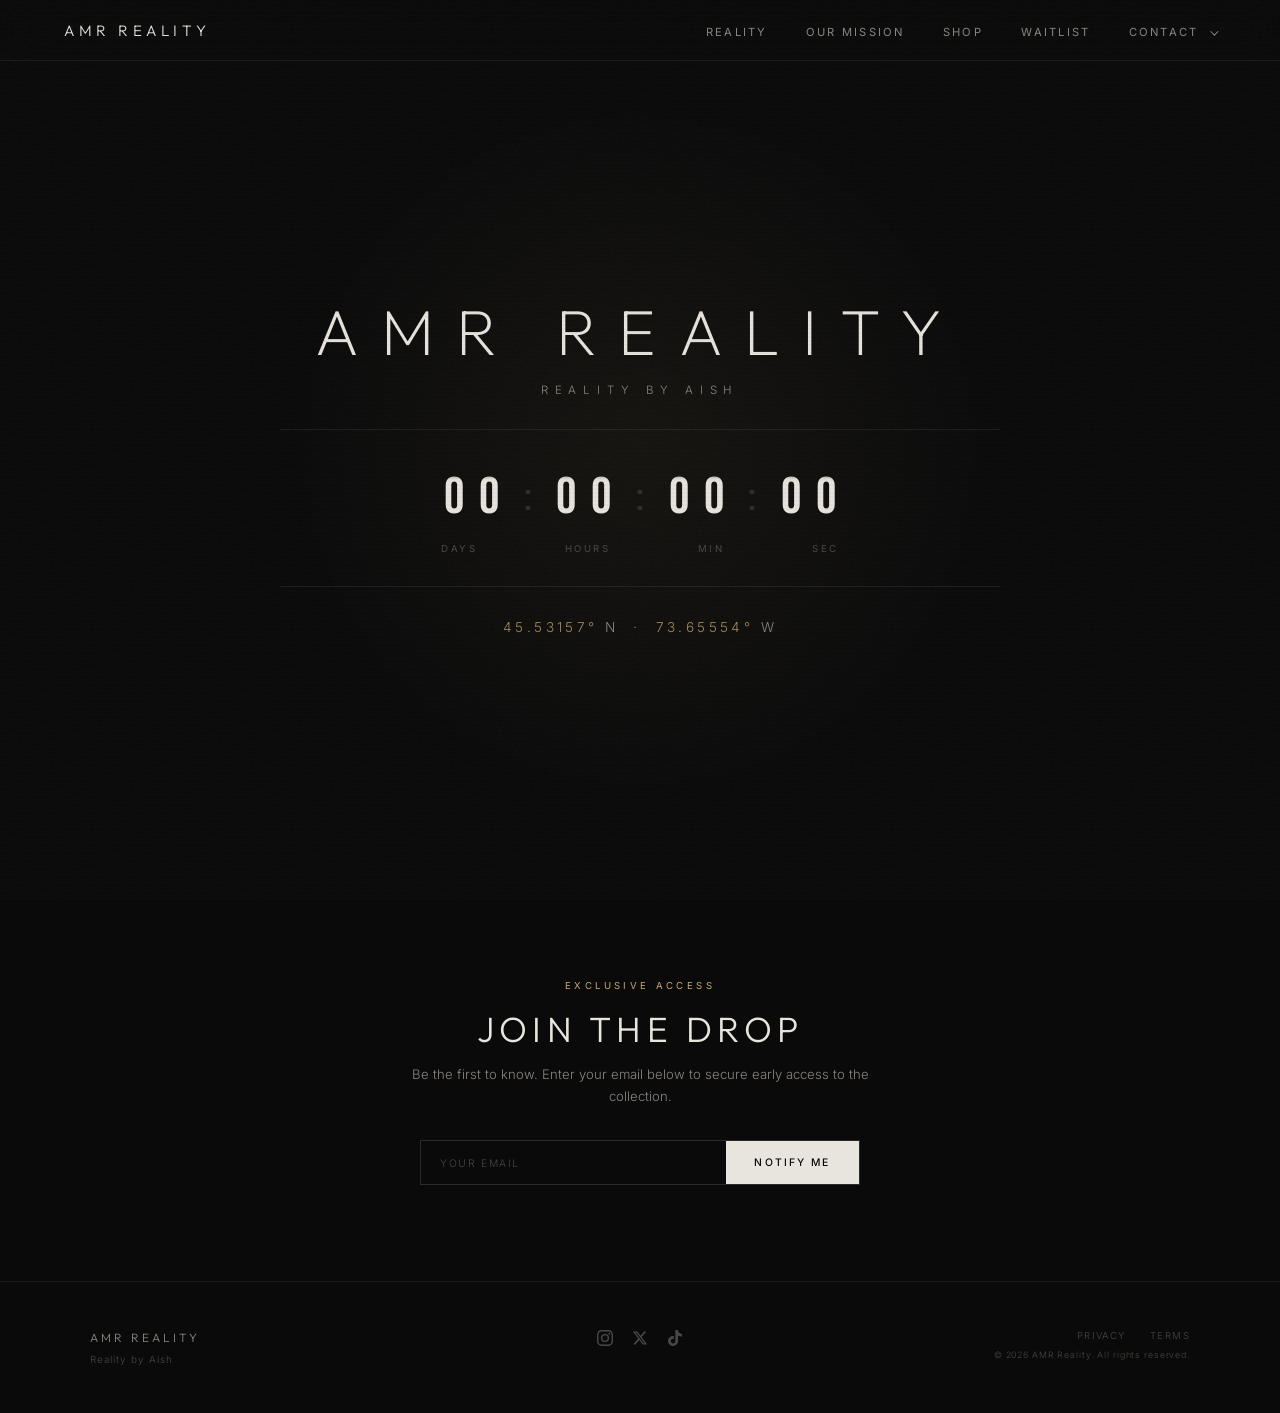
==== commit 8cc230a5: "v1.3.0 — Shop 4-col grid, RBA placeholder, mobile bottom nav on all pages, hamburger menu" ====
--- a/index.html
+++ b/index.html
@@ -167,6 +167,30 @@
     </div>
   </footer>
 
+  <!-- ═══ MOBILE BOTTOM NAV ═══ -->
+  <nav class="mobile-nav" id="mobile-nav">
+    <a href="index.html" class="mobile-nav__item mobile-nav__active">
+      <svg viewBox="0 0 24 24" fill="none" stroke="currentColor" stroke-width="1.5"><path d="M3 9.5L12 3l9 6.5V20a1 1 0 01-1 1H4a1 1 0 01-1-1V9.5z"/></svg>
+      <span>Home</span>
+    </a>
+    <a href="shop.html" class="mobile-nav__item">
+      <svg viewBox="0 0 24 24" fill="none" stroke="currentColor" stroke-width="1.5"><path d="M6 2L3 6v14a2 2 0 002 2h14a2 2 0 002-2V6l-3-4z"/><line x1="3" y1="6" x2="21" y2="6"/><path d="M16 10a4 4 0 01-8 0"/></svg>
+      <span>Shop</span>
+    </a>
+    <button class="mobile-nav__item" id="mobile-search-btn">
+      <svg viewBox="0 0 24 24" fill="none" stroke="currentColor" stroke-width="1.5"><circle cx="11" cy="11" r="8"/><line x1="21" y1="21" x2="16.65" y2="16.65"/></svg>
+      <span>Search</span>
+    </button>
+    <a href="shop.html" class="mobile-nav__item">
+      <svg viewBox="0 0 24 24" fill="none" stroke="currentColor" stroke-width="1.5"><circle cx="9" cy="21" r="1"/><circle cx="20" cy="21" r="1"/><path d="M1 1h4l2.68 13.39a2 2 0 002 1.61h9.72a2 2 0 002-1.61L23 6H6"/></svg>
+      <span>Cart</span>
+    </a>
+    <a href="mission.html" class="mobile-nav__item">
+      <svg viewBox="0 0 24 24" fill="none" stroke="currentColor" stroke-width="1.5"><path d="M20 21v-2a4 4 0 00-4-4H8a4 4 0 00-4 4v2"/><circle cx="12" cy="7" r="4"/></svg>
+      <span>About</span>
+    </a>
+  </nav>
+
   <script src="script.js"></script>
 </body>
 </html>
--- a/style.css
+++ b/style.css
@@ -935,9 +935,9 @@
 /* Product Grid */
 .shop-grid {
   display:grid;
-  grid-template-columns: repeat(2, 1fr);
+  grid-template-columns: repeat(4, 1fr);
   gap:1px;
-  max-width:1200px;
+  max-width:1400px;
   margin:0 auto;
   padding: 0 0 4rem;
   opacity:0; animation: fadeSlideUp 0.8s var(--ease) 0.6s forwards;
@@ -1171,6 +1171,10 @@
 }
 
 /* ── Responsive ── */
+@media (max-width:1024px) {
+  .shop-grid { grid-template-columns: repeat(3, 1fr); }
+}
+
 @media (max-width:768px) {
   /* Hamburger visible */
   .navbar__hamburger { display:block; }
@@ -1280,39 +1284,14 @@
   /* Mobile bottom nav */
   .mobile-nav { display:flex; }
   .site-footer { margin-bottom:60px; }
+  body { padding-bottom:60px; }
 
   /* Shop adjustments */
-  .shop-grid { gap:0; }
+  .shop-grid { gap:0; grid-template-columns: repeat(2, 1fr); }
   .product-card__name { font-size:0.55rem; }
   .product-card__price { font-size:0.7rem; }
   .product-card__info { padding: 0.7rem 0.6rem 0.8rem; }
   .shop-hero { padding: 7rem 1.5rem 1.5rem; }
-
-  /* Hide top hamburger nav — use bottom nav instead */
-  .navbar__hamburger { display:none; }
-  .navbar__links {
-    position:static;
-    width:auto; height:auto;
-    flex-direction:row;
-    background:transparent;
-    backdrop-filter:none;
-    padding:0;
-    gap: clamp(0.8rem, 2vw, 1.5rem);
-    border:none;
-  }
-  .navbar__links li { border-bottom:none; }
-  .navbar__links a,
-  .navbar__dropdown-toggle {
-    padding:0;
-    font-size:0.55rem;
-  }
-}
-
-@media (max-width:480px) {
-  /* On very small screens, hide desktop nav text links, rely on bottom nav */
-  .navbar__links { display:none !important; }
-  .navbar__hamburger { display:none !important; }
-  .navbar { justify-content:center; }
 }
 
 @media (max-width:400px) {
